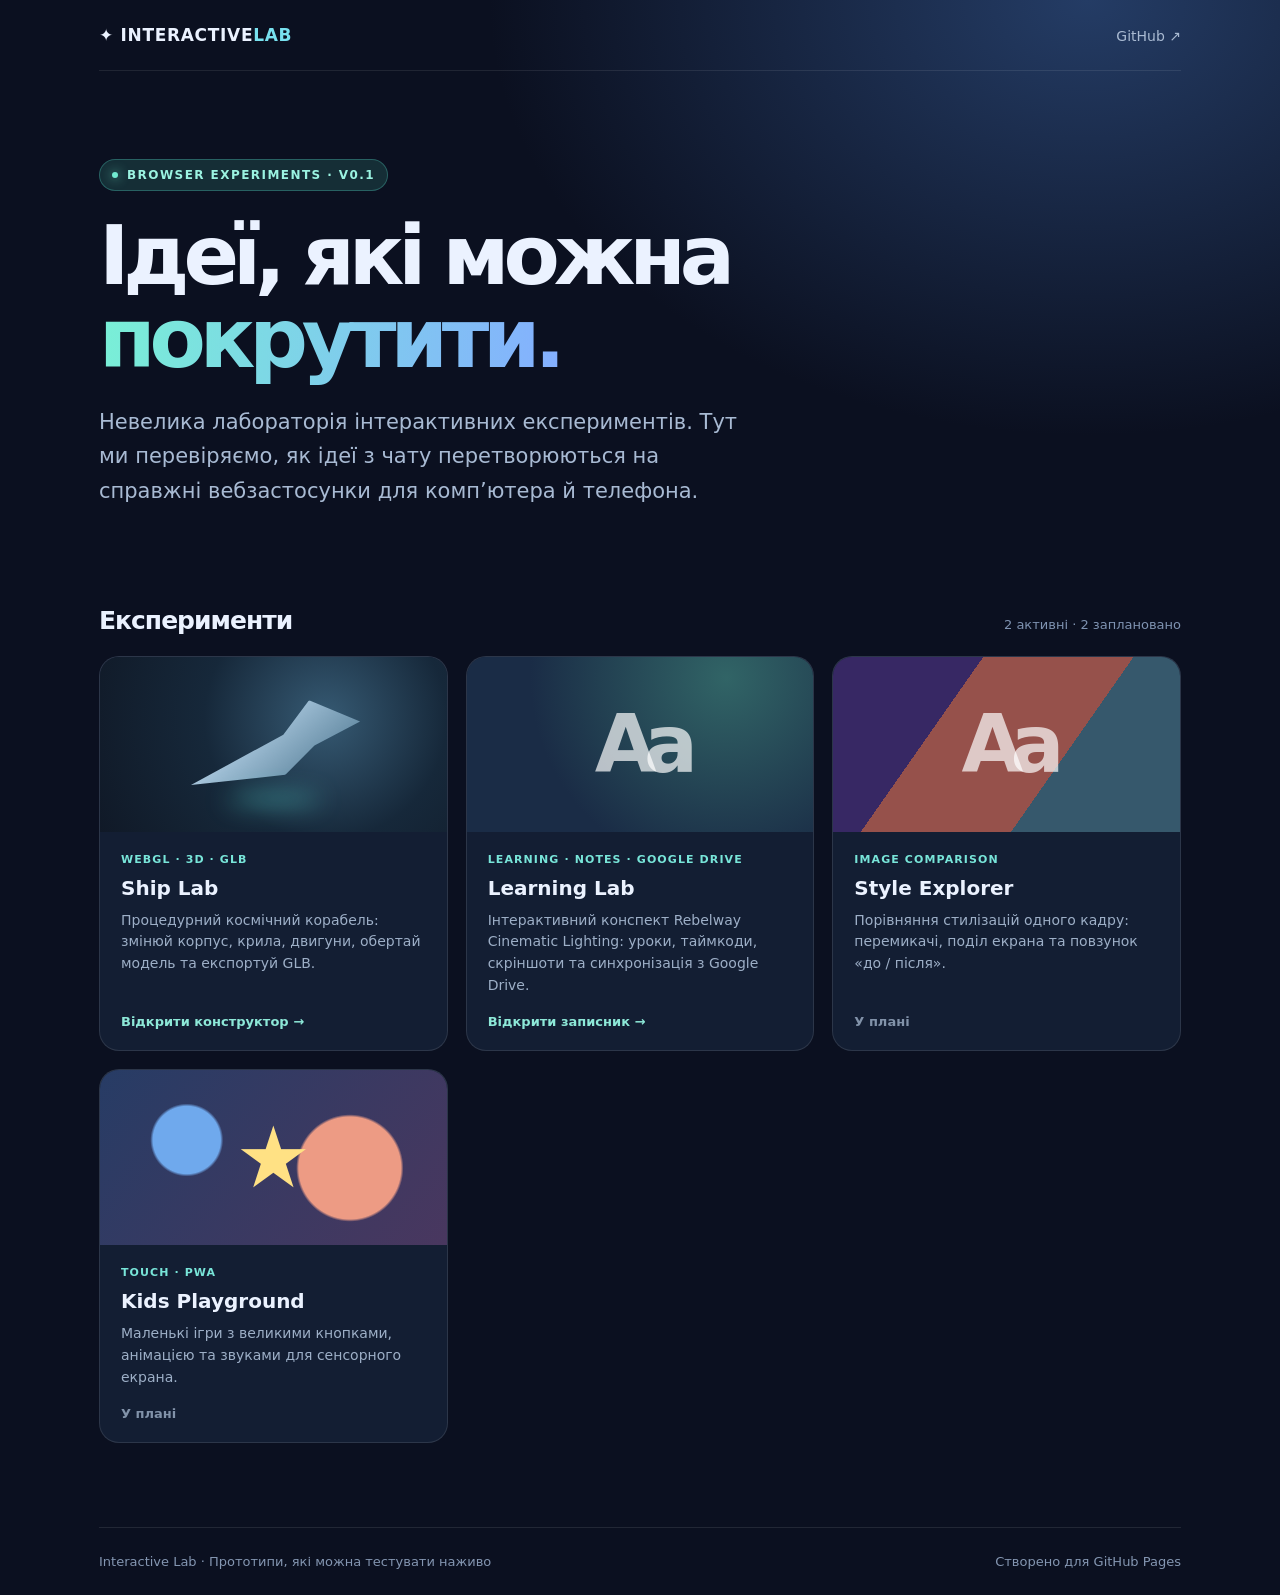
==== index.html @ 4140f25f "feat: link Learning Lab from homepage" ====
<!doctype html>
<html lang="uk">
<head>
<meta charset="utf-8">
<meta name="viewport" content="width=device-width,initial-scale=1">
<meta name="theme-color" content="#0b1020">
<meta name="description" content="Interactive Lab — експерименти з 3D, стилями та мінііграми.">
<title>Interactive Lab — експериментальна майстерня</title>
<style>
:root{color-scheme:dark;font-family:Inter,system-ui,-apple-system,Segoe UI,sans-serif}
*{box-sizing:border-box}body{margin:0;min-height:100vh;color:#ebf2ff;background:radial-gradient(ellipse 60% 35% at 85% 0%,#243c65 0%,transparent 78%),#0b1020}
a{color:inherit;text-decoration:none}.wrap{max-width:1130px;margin:auto;padding:0 24px}
header{display:flex;align-items:center;justify-content:space-between;padding:25px 0;border-bottom:1px solid #ffffff16}
.logo{font-size:17px;font-weight:850;letter-spacing:.04em}.logo span{color:#78e1ef}nav a{color:#a9bad2;font-size:14px}nav a:hover{color:#fff}
.hero{padding:88px 0 68px;max-width:820px}
.tag{display:inline-flex;align-items:center;gap:9px;padding:8px 12px;border:1px solid #5ae1cf48;border-radius:999px;background:#152e36;color:#9bf3e1;font-size:12px;font-weight:750;letter-spacing:.12em;text-transform:uppercase}
.tag i{display:block;width:6px;height:6px;border-radius:50%;background:#71ead0;box-shadow:0 0 12px #71ead0}
h1{font-size:clamp(44px,8vw,82px);letter-spacing:-.075em;line-height:1.01;margin:24px 0}
h1 em{font-style:normal;background:linear-gradient(95deg,#79f0d6,#84afff);color:transparent;background-clip:text}
.lead{font-size:clamp(16px,2.25vw,21px);line-height:1.65;color:#a8bad3;max-width:650px}
.section-head{display:flex;align-items:baseline;justify-content:space-between;gap:12px;margin:8px 0 21px}h2{font-size:25px;letter-spacing:-.04em;margin:0}.muted{font-size:13px;color:#7f93b1}
.grid{display:grid;grid-template-columns:repeat(3,minmax(0,1fr));gap:18px}.project{border:1px solid #ffffff1b;border-radius:20px;background:#131e33;overflow:hidden;min-height:310px;display:flex;flex-direction:column;transition:transform .2s,border-color .2s}.project.active:hover{transform:translateY(-4px);border-color:#7eebdd88}
.art{height:175px;display:grid;place-items:center;position:relative;overflow:hidden}
.art.ship{background:radial-gradient(circle at 65% 35%,#365a73,#16283a 48%,#101927)}.art.ship:before{content:"";position:absolute;width:180px;height:65px;background:linear-gradient(155deg,#d1eaff,#517a93);clip-path:polygon(0 75%,57% 40%,76% 0,100% 53%,72% 69%,52% 100%);transform:rotate(-16deg);filter:drop-shadow(0 10px 22px #7abfff)}
.art.ship:after{content:"";position:absolute;width:95px;height:5px;border-radius:50%;background:#65ffef;filter:blur(12px);transform:translate(0,55px)}
.art.style{background:linear-gradient(125deg,#372864 0 32%,#96514b 32% 64%,#36586c 64%)}.art.style:after{content:"Aa";font-size:80px;font-weight:900;color:#ffffffb0;letter-spacing:-.16em}
.art.kids{background:radial-gradient(circle at 25% 40%,#6fa9ed 0 12%,transparent 13%),radial-gradient(circle at 72% 56%,#ed9b84 0 19%,transparent 20%),linear-gradient(130deg,#273c65,#49375f)}.art.kids:after{content:"★";font-size:85px;color:#ffe184}
.info{padding:21px;display:flex;flex:1;flex-direction:column;gap:10px}.kind{font-size:11px;font-weight:750;letter-spacing:.1em;text-transform:uppercase;color:#78e5d9}.project h3{margin:0;font-size:20px}.project p{margin:0;color:#9dafc7;font-size:14px;line-height:1.55;flex:1}.link{font-size:13px;color:#8de8d8;font-weight:750;margin-top:8px}.soon{color:#8192a9}.footer{margin-top:84px;padding:26px 0;border-top:1px solid #ffffff18;color:#8496b1;font-size:13px;display:flex;justify-content:space-between;gap:12px}
@media(max-width:820px){.grid{grid-template-columns:1fr 1fr}.hero{padding-top:63px}}@media(max-width:560px){.wrap{padding:0 17px}.grid{grid-template-columns:1fr}.project{min-height:0}.art{height:150px}.hero{padding-top:48px;padding-bottom:45px}.footer{flex-direction:column}}
</style>
</head>
<body>
<div class="wrap">
<header><a href="./" class="logo">✦ INTERACTIVE<span>LAB</span></a><nav><a href="https://github.com/kostandovmiha/Interactive-Lab" target="_blank" rel="noopener">GitHub ↗</a></nav></header>
<main>
<section class="hero"><span class="tag"><i></i> Browser experiments · v0.1</span><h1>Ідеї, які можна <em>покрутити.</em></h1><p class="lead">Невелика лабораторія інтерактивних експериментів. Тут ми перевіряємо, як ідеї з чату перетворюються на справжні вебзастосунки для комп’ютера й телефона.</p></section>
<section><div class="section-head"><h2>Експерименти</h2><span class="muted">2 активні · 2 заплановано</span></div>
<div class="grid">
<a class="project active" href="./ship-lab/"><div class="art ship"></div><div class="info"><div class="kind">WebGL · 3D · GLB</div><h3>Ship Lab</h3><p>Процедурний космічний корабель: змінюй корпус, крила, двигуни, обертай модель та експортуй GLB.</p><span class="link">Відкрити конструктор →</span></div></a>
<a class="project active" href="./learning-lab/"><div class="art style" style="background:radial-gradient(circle at 75% 12%,#316466,#1a2c46 65%)"></div><div class="info"><div class="kind">Learning · Notes · Google Drive</div><h3>Learning Lab</h3><p>Інтерактивний конспект Rebelway Cinematic Lighting: уроки, таймкоди, скріншоти та синхронізація з Google Drive.</p><span class="link">Відкрити записник →</span></div></a>
<div class="project"><div class="art style"></div><div class="info"><div class="kind">Image comparison</div><h3>Style Explorer</h3><p>Порівняння стилізацій одного кадру: перемикачі, поділ екрана та повзунок «до / після».</p><span class="link soon">У плані</span></div></div>
<div class="project"><div class="art kids"></div><div class="info"><div class="kind">Touch · PWA</div><h3>Kids Playground</h3><p>Маленькі ігри з великими кнопками, анімацією та звуками для сенсорного екрана.</p><span class="link soon">У плані</span></div></div>
</div></section>
</main>
<footer class="footer"><span>Interactive Lab · Прототипи, які можна тестувати наживо</span><span>Створено для GitHub Pages</span></footer>
</div>
</body>
</html>
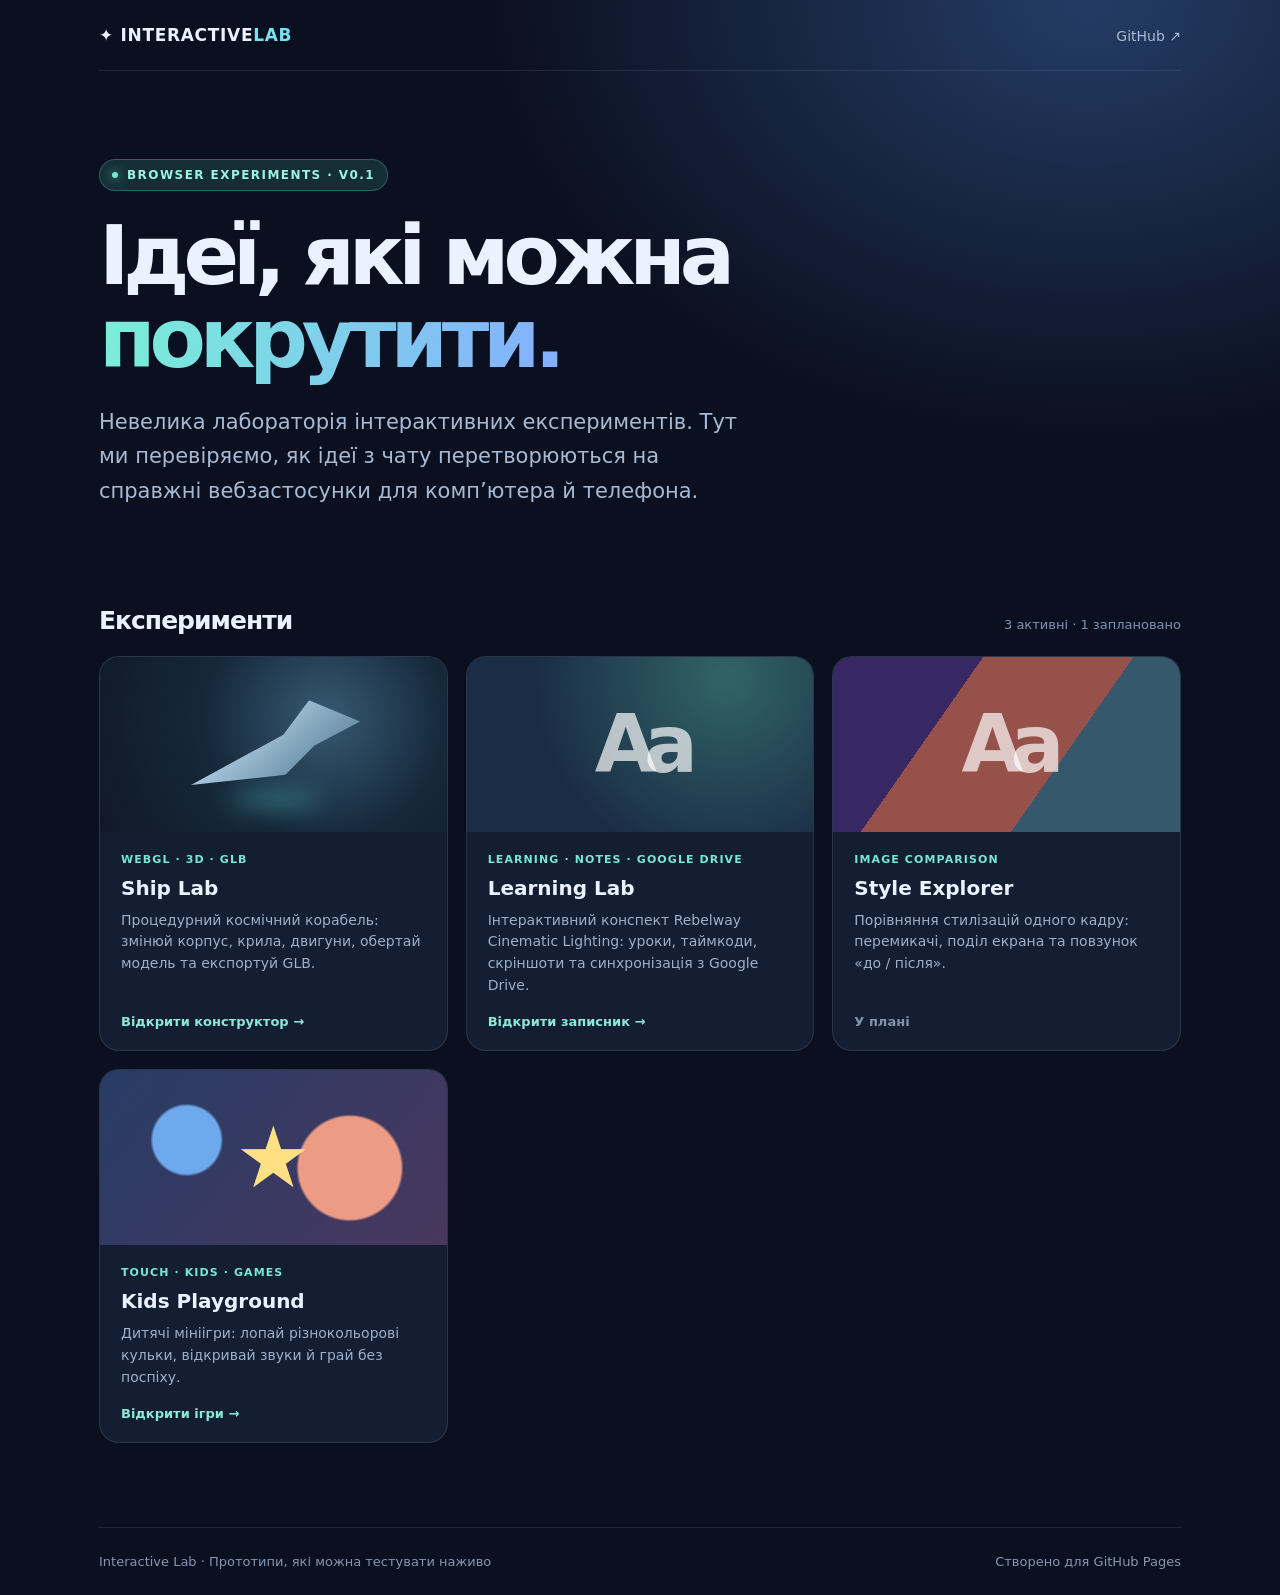
==== commit f49fb7c2: "feat: activate Kids Playground in Interactive Lab navigation" ====
--- a/index.html
+++ b/index.html
@@ -34,12 +34,12 @@
 <header><a href="./" class="logo">✦ INTERACTIVE<span>LAB</span></a><nav><a href="https://github.com/kostandovmiha/Interactive-Lab" target="_blank" rel="noopener">GitHub ↗</a></nav></header>
 <main>
 <section class="hero"><span class="tag"><i></i> Browser experiments · v0.1</span><h1>Ідеї, які можна <em>покрутити.</em></h1><p class="lead">Невелика лабораторія інтерактивних експериментів. Тут ми перевіряємо, як ідеї з чату перетворюються на справжні вебзастосунки для комп’ютера й телефона.</p></section>
-<section><div class="section-head"><h2>Експерименти</h2><span class="muted">2 активні · 2 заплановано</span></div>
+<section><div class="section-head"><h2>Експерименти</h2><span class="muted">3 активні · 1 заплановано</span></div>
 <div class="grid">
 <a class="project active" href="./ship-lab/"><div class="art ship"></div><div class="info"><div class="kind">WebGL · 3D · GLB</div><h3>Ship Lab</h3><p>Процедурний космічний корабель: змінюй корпус, крила, двигуни, обертай модель та експортуй GLB.</p><span class="link">Відкрити конструктор →</span></div></a>
 <a class="project active" href="./learning-lab/"><div class="art style" style="background:radial-gradient(circle at 75% 12%,#316466,#1a2c46 65%)"></div><div class="info"><div class="kind">Learning · Notes · Google Drive</div><h3>Learning Lab</h3><p>Інтерактивний конспект Rebelway Cinematic Lighting: уроки, таймкоди, скріншоти та синхронізація з Google Drive.</p><span class="link">Відкрити записник →</span></div></a>
 <div class="project"><div class="art style"></div><div class="info"><div class="kind">Image comparison</div><h3>Style Explorer</h3><p>Порівняння стилізацій одного кадру: перемикачі, поділ екрана та повзунок «до / після».</p><span class="link soon">У плані</span></div></div>
-<div class="project"><div class="art kids"></div><div class="info"><div class="kind">Touch · PWA</div><h3>Kids Playground</h3><p>Маленькі ігри з великими кнопками, анімацією та звуками для сенсорного екрана.</p><span class="link soon">У плані</span></div></div>
+<a class="project active" href="./kids-games/"><div class="art kids"></div><div class="info"><div class="kind">Touch · Kids · Games</div><h3>Kids Playground</h3><p>Дитячі мініігри: лопай різнокольорові кульки, відкривай звуки й грай без поспіху.</p><span class="link">Відкрити ігри →</span></div></a>
 </div></section>
 </main>
 <footer class="footer"><span>Interactive Lab · Прототипи, які можна тестувати наживо</span><span>Створено для GitHub Pages</span></footer>
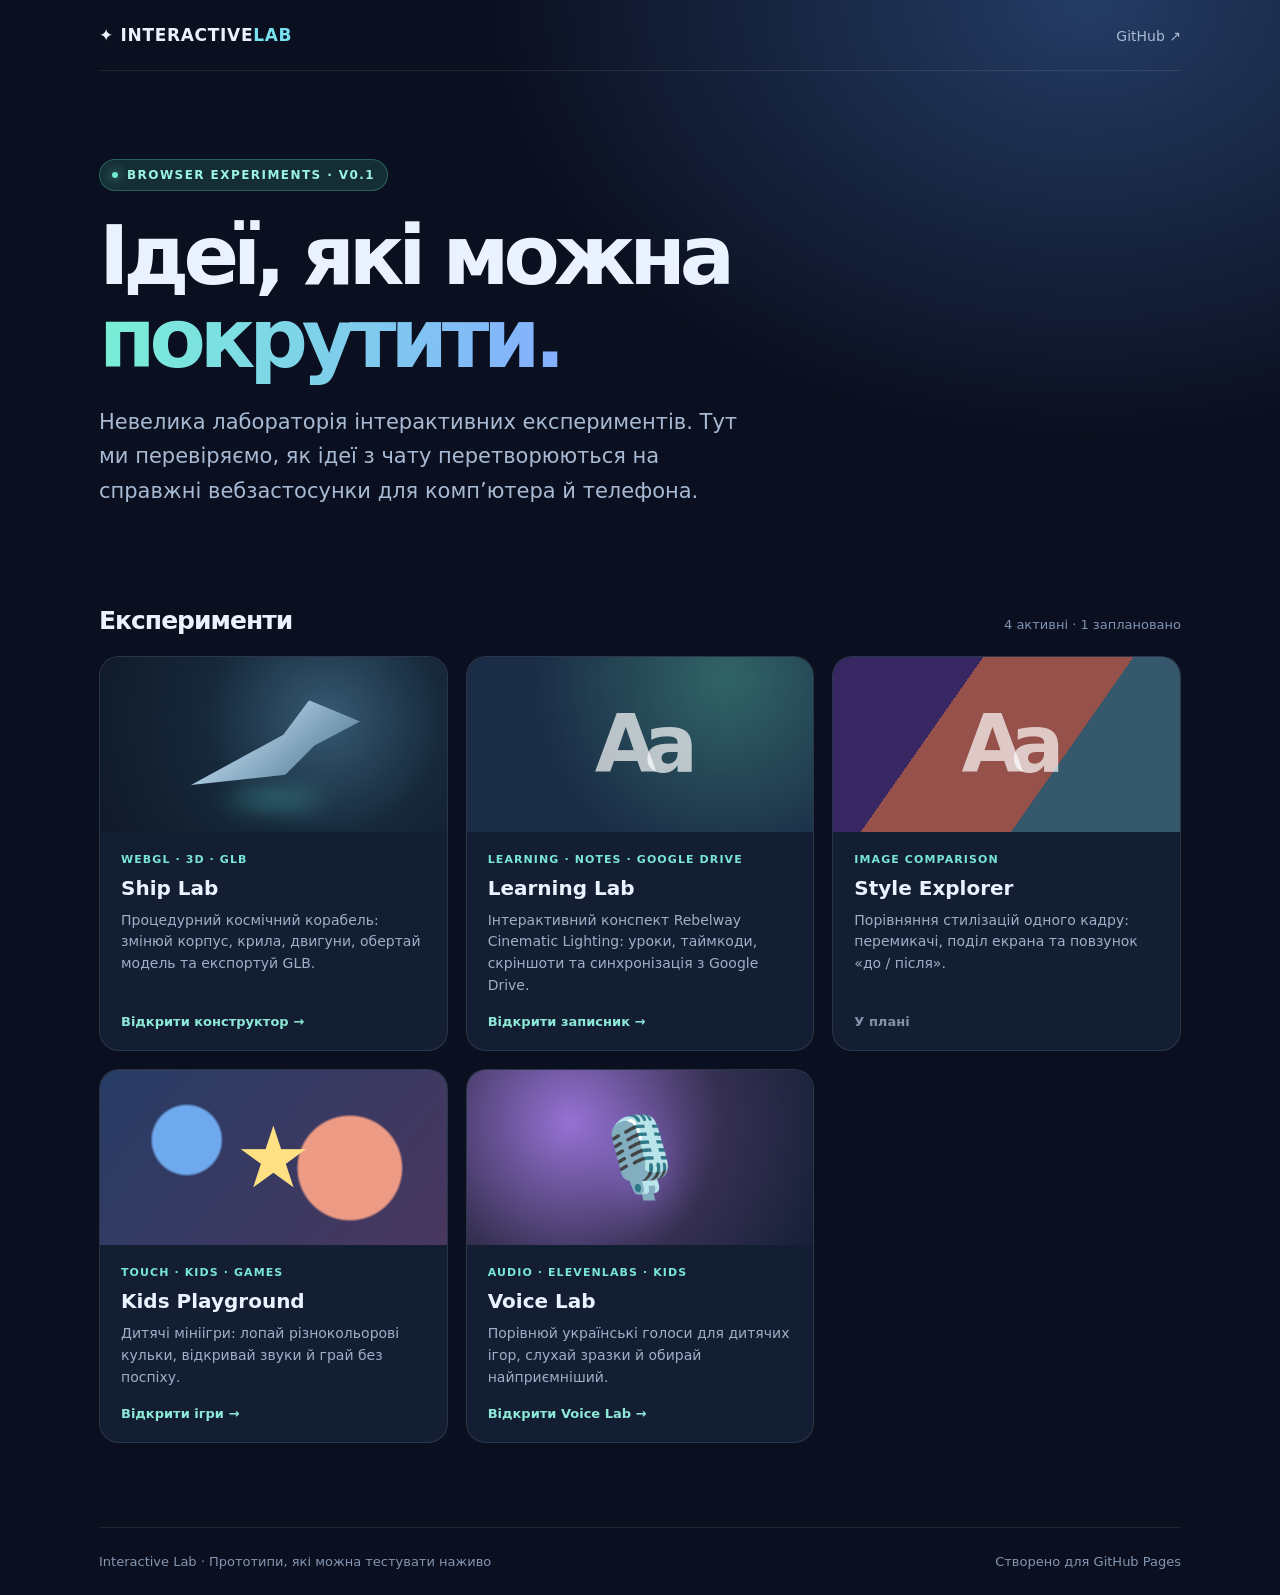
==== commit e9f6a522: "feat(home): link Voice Lab from Interactive Lab dashboard" ====
--- a/index.html
+++ b/index.html
@@ -34,12 +34,13 @@
 <header><a href="./" class="logo">✦ INTERACTIVE<span>LAB</span></a><nav><a href="https://github.com/kostandovmiha/Interactive-Lab" target="_blank" rel="noopener">GitHub ↗</a></nav></header>
 <main>
 <section class="hero"><span class="tag"><i></i> Browser experiments · v0.1</span><h1>Ідеї, які можна <em>покрутити.</em></h1><p class="lead">Невелика лабораторія інтерактивних експериментів. Тут ми перевіряємо, як ідеї з чату перетворюються на справжні вебзастосунки для комп’ютера й телефона.</p></section>
-<section><div class="section-head"><h2>Експерименти</h2><span class="muted">3 активні · 1 заплановано</span></div>
+<section><div class="section-head"><h2>Експерименти</h2><span class="muted">4 активні · 1 заплановано</span></div>
 <div class="grid">
 <a class="project active" href="./ship-lab/"><div class="art ship"></div><div class="info"><div class="kind">WebGL · 3D · GLB</div><h3>Ship Lab</h3><p>Процедурний космічний корабель: змінюй корпус, крила, двигуни, обертай модель та експортуй GLB.</p><span class="link">Відкрити конструктор →</span></div></a>
 <a class="project active" href="./learning-lab/"><div class="art style" style="background:radial-gradient(circle at 75% 12%,#316466,#1a2c46 65%)"></div><div class="info"><div class="kind">Learning · Notes · Google Drive</div><h3>Learning Lab</h3><p>Інтерактивний конспект Rebelway Cinematic Lighting: уроки, таймкоди, скріншоти та синхронізація з Google Drive.</p><span class="link">Відкрити записник →</span></div></a>
 <div class="project"><div class="art style"></div><div class="info"><div class="kind">Image comparison</div><h3>Style Explorer</h3><p>Порівняння стилізацій одного кадру: перемикачі, поділ екрана та повзунок «до / після».</p><span class="link soon">У плані</span></div></div>
 <a class="project active" href="./kids-games/"><div class="art kids"></div><div class="info"><div class="kind">Touch · Kids · Games</div><h3>Kids Playground</h3><p>Дитячі мініігри: лопай різнокольорові кульки, відкривай звуки й грай без поспіху.</p><span class="link">Відкрити ігри →</span></div></a>
+<a class="project active" href="./voice-lab/"><div class="art" style="background:radial-gradient(circle at 30% 30%,#9772d5,#363052 55%,#152037)"><span aria-hidden="true" style="font-size:78px;filter:drop-shadow(0 10px 22px #a57ff866)">🎙️</span></div><div class="info"><div class="kind">Audio · ElevenLabs · Kids</div><h3>Voice Lab</h3><p>Порівнюй українські голоси для дитячих ігор, слухай зразки й обирай найприємніший.</p><span class="link">Відкрити Voice Lab →</span></div></a>
 </div></section>
 </main>
 <footer class="footer"><span>Interactive Lab · Прототипи, які можна тестувати наживо</span><span>Створено для GitHub Pages</span></footer>
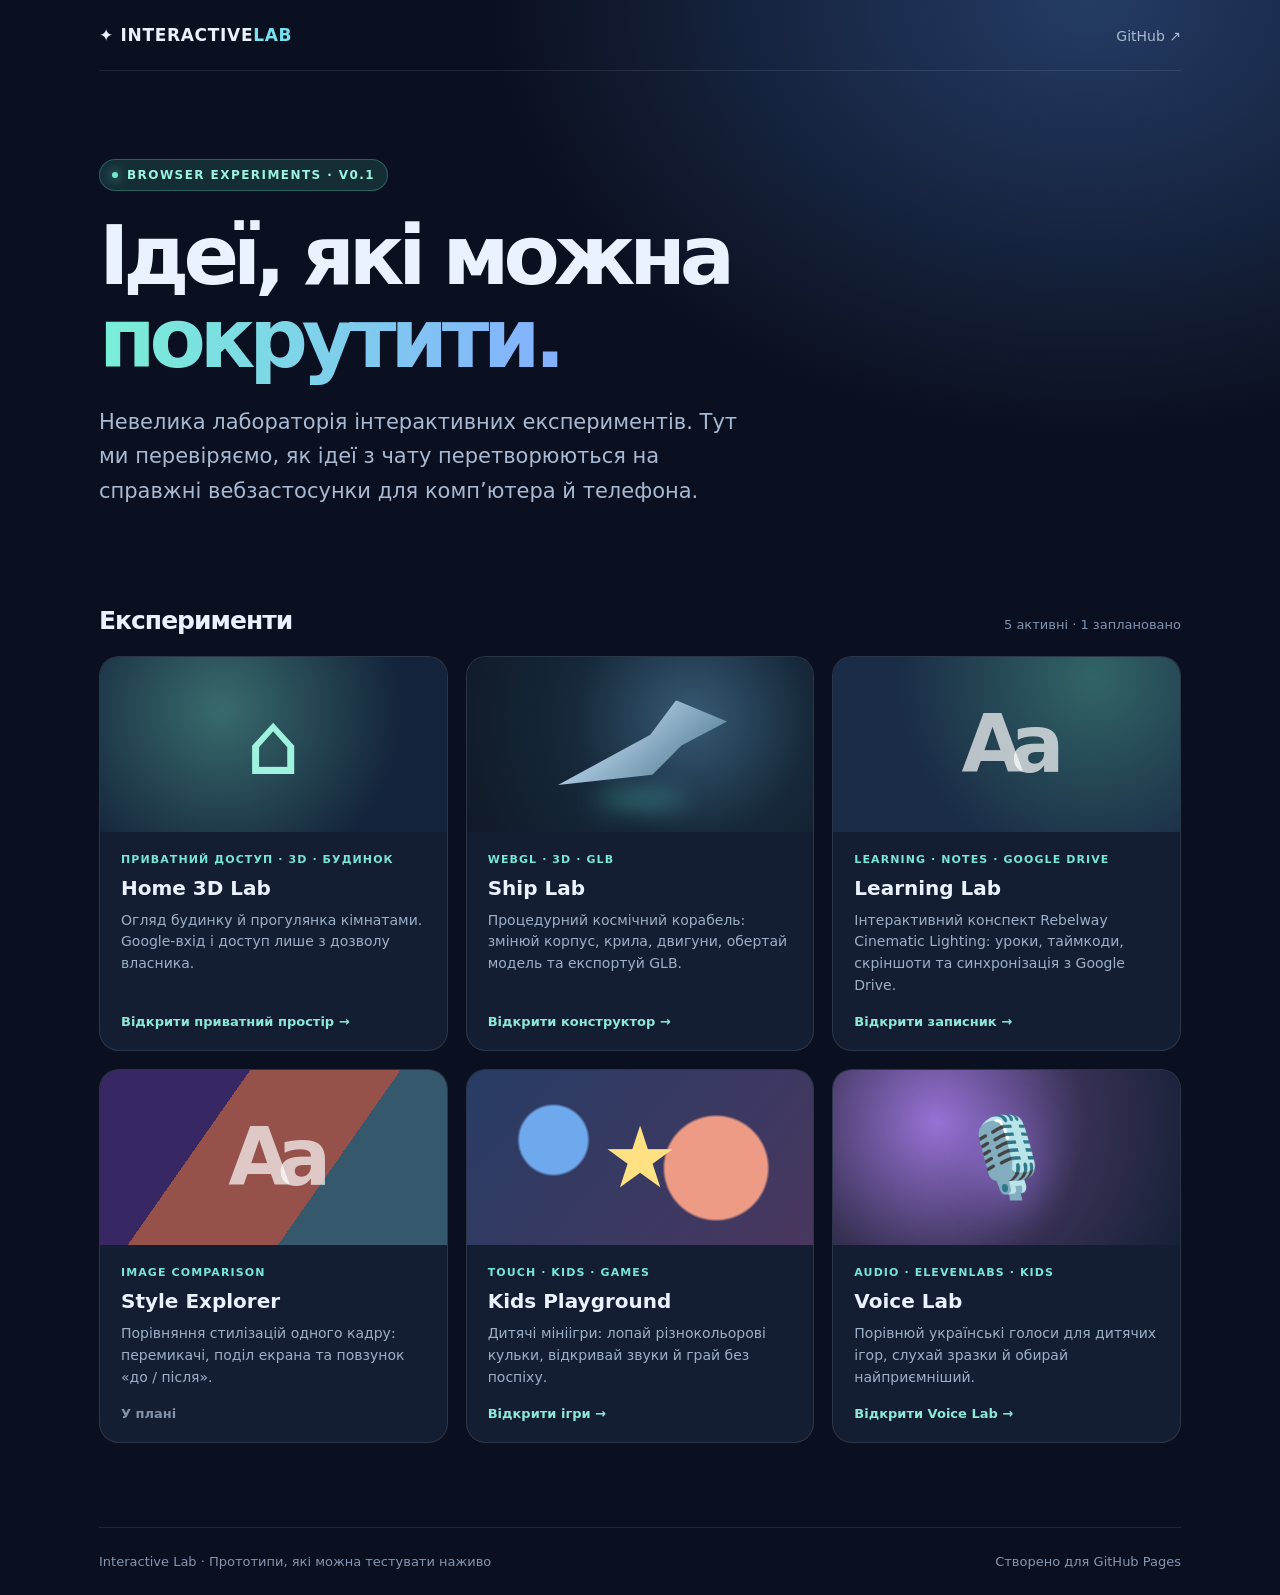
==== commit c5198a72: "feat(home-3d): add private house viewer with Supabase RLS and walkthrough" ====
--- a/index.html
+++ b/index.html
@@ -34,8 +34,10 @@
 <header><a href="./" class="logo">✦ INTERACTIVE<span>LAB</span></a><nav><a href="https://github.com/kostandovmiha/Interactive-Lab" target="_blank" rel="noopener">GitHub ↗</a></nav></header>
 <main>
 <section class="hero"><span class="tag"><i></i> Browser experiments · v0.1</span><h1>Ідеї, які можна <em>покрутити.</em></h1><p class="lead">Невелика лабораторія інтерактивних експериментів. Тут ми перевіряємо, як ідеї з чату перетворюються на справжні вебзастосунки для комп’ютера й телефона.</p></section>
-<section><div class="section-head"><h2>Експерименти</h2><span class="muted">4 активні · 1 заплановано</span></div>
+<section><div class="section-head"><h2>Експерименти</h2><span class="muted">5 активні · 1 заплановано</span></div>
 <div class="grid">
+<a class="project active" href="./home-3d-lab/"><div class="art" style="background:radial-gradient(circle at 35% 30%,#386b6c,#14243c 70%)"><span aria-hidden="true" style="font-size:86px;color:#9ff2de">⌂</span></div><div class="info"><div class="kind">Приватний доступ · 3D · Будинок</div><h3>Home 3D Lab</h3><p>Огляд будинку й прогулянка кімнатами. Google-вхід і доступ лише з дозволу власника.</p><span class="link">Відкрити приватний простір →</span></div></a>
+
 <a class="project active" href="./ship-lab/"><div class="art ship"></div><div class="info"><div class="kind">WebGL · 3D · GLB</div><h3>Ship Lab</h3><p>Процедурний космічний корабель: змінюй корпус, крила, двигуни, обертай модель та експортуй GLB.</p><span class="link">Відкрити конструктор →</span></div></a>
 <a class="project active" href="./learning-lab/"><div class="art style" style="background:radial-gradient(circle at 75% 12%,#316466,#1a2c46 65%)"></div><div class="info"><div class="kind">Learning · Notes · Google Drive</div><h3>Learning Lab</h3><p>Інтерактивний конспект Rebelway Cinematic Lighting: уроки, таймкоди, скріншоти та синхронізація з Google Drive.</p><span class="link">Відкрити записник →</span></div></a>
 <div class="project"><div class="art style"></div><div class="info"><div class="kind">Image comparison</div><h3>Style Explorer</h3><p>Порівняння стилізацій одного кадру: перемикачі, поділ екрана та повзунок «до / після».</p><span class="link soon">У плані</span></div></div>
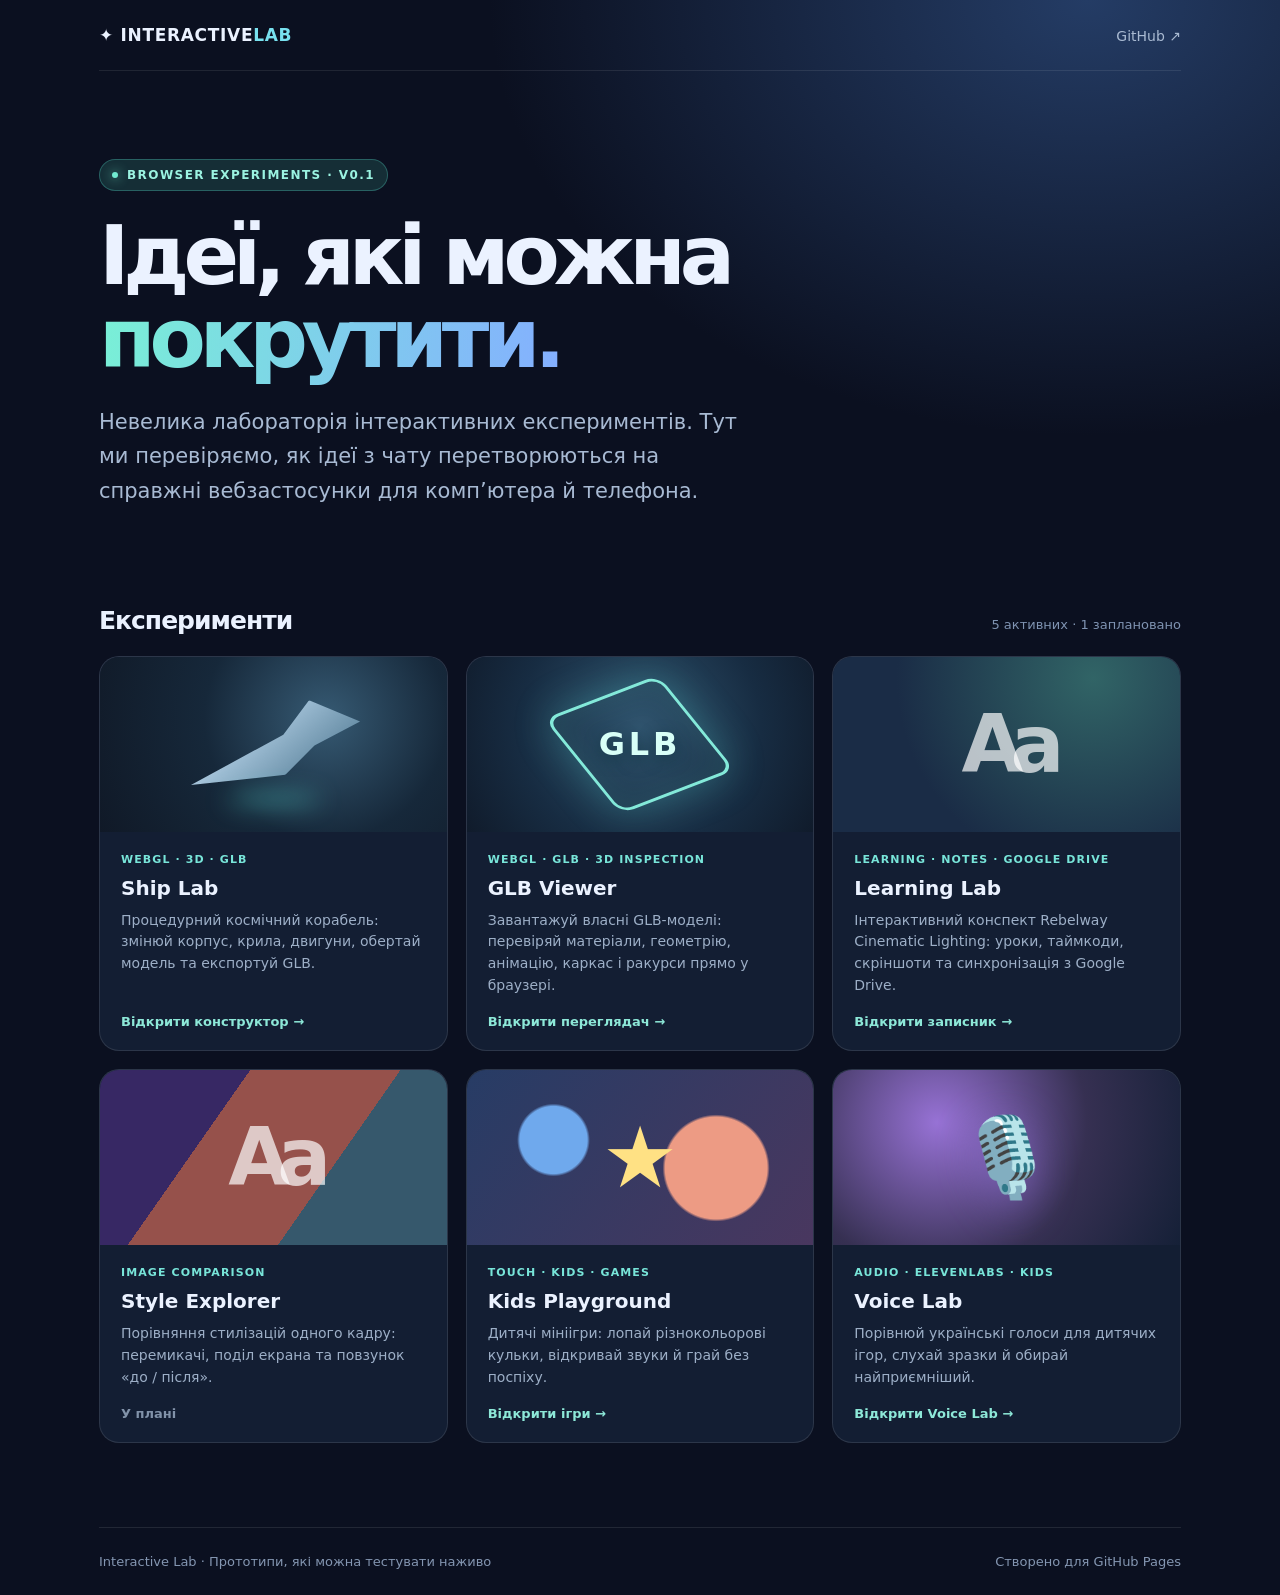
==== commit 79fd6872: "feat: link GLB Viewer from Interactive Lab homepage" ====
--- a/index.html
+++ b/index.html
@@ -23,6 +23,7 @@
 .art{height:175px;display:grid;place-items:center;position:relative;overflow:hidden}
 .art.ship{background:radial-gradient(circle at 65% 35%,#365a73,#16283a 48%,#101927)}.art.ship:before{content:"";position:absolute;width:180px;height:65px;background:linear-gradient(155deg,#d1eaff,#517a93);clip-path:polygon(0 75%,57% 40%,76% 0,100% 53%,72% 69%,52% 100%);transform:rotate(-16deg);filter:drop-shadow(0 10px 22px #7abfff)}
 .art.ship:after{content:"";position:absolute;width:95px;height:5px;border-radius:50%;background:#65ffef;filter:blur(12px);transform:translate(0,55px)}
+.art.glb{background:radial-gradient(circle at 50% 40%,#30546e,#172c42 60%,#101b2b)}.art.glb:before{content:"";position:absolute;width:115px;height:115px;border:3px solid #83e9d9;transform:rotate(-30deg) skew(9deg,9deg);border-radius:14px;box-shadow:0 0 40px #56e0d944, inset 0 0 30px #65dbc322}.art.glb:after{content:"GLB";position:relative;font-size:32px;font-weight:900;letter-spacing:.12em;color:#d8fff7;text-shadow:0 5px 15px #143946}
 .art.style{background:linear-gradient(125deg,#372864 0 32%,#96514b 32% 64%,#36586c 64%)}.art.style:after{content:"Aa";font-size:80px;font-weight:900;color:#ffffffb0;letter-spacing:-.16em}
 .art.kids{background:radial-gradient(circle at 25% 40%,#6fa9ed 0 12%,transparent 13%),radial-gradient(circle at 72% 56%,#ed9b84 0 19%,transparent 20%),linear-gradient(130deg,#273c65,#49375f)}.art.kids:after{content:"★";font-size:85px;color:#ffe184}
 .info{padding:21px;display:flex;flex:1;flex-direction:column;gap:10px}.kind{font-size:11px;font-weight:750;letter-spacing:.1em;text-transform:uppercase;color:#78e5d9}.project h3{margin:0;font-size:20px}.project p{margin:0;color:#9dafc7;font-size:14px;line-height:1.55;flex:1}.link{font-size:13px;color:#8de8d8;font-weight:750;margin-top:8px}.soon{color:#8192a9}.footer{margin-top:84px;padding:26px 0;border-top:1px solid #ffffff18;color:#8496b1;font-size:13px;display:flex;justify-content:space-between;gap:12px}
@@ -34,11 +35,10 @@
 <header><a href="./" class="logo">✦ INTERACTIVE<span>LAB</span></a><nav><a href="https://github.com/kostandovmiha/Interactive-Lab" target="_blank" rel="noopener">GitHub ↗</a></nav></header>
 <main>
 <section class="hero"><span class="tag"><i></i> Browser experiments · v0.1</span><h1>Ідеї, які можна <em>покрутити.</em></h1><p class="lead">Невелика лабораторія інтерактивних експериментів. Тут ми перевіряємо, як ідеї з чату перетворюються на справжні вебзастосунки для комп’ютера й телефона.</p></section>
-<section><div class="section-head"><h2>Експерименти</h2><span class="muted">5 активні · 1 заплановано</span></div>
+<section><div class="section-head"><h2>Експерименти</h2><span class="muted">5 активних · 1 заплановано</span></div>
 <div class="grid">
-<a class="project active" href="./home-3d-lab/"><div class="art" style="background:radial-gradient(circle at 35% 30%,#386b6c,#14243c 70%)"><span aria-hidden="true" style="font-size:86px;color:#9ff2de">⌂</span></div><div class="info"><div class="kind">Приватний доступ · 3D · Будинок</div><h3>Home 3D Lab</h3><p>Огляд будинку й прогулянка кімнатами. Google-вхід і доступ лише з дозволу власника.</p><span class="link">Відкрити приватний простір →</span></div></a>
-
 <a class="project active" href="./ship-lab/"><div class="art ship"></div><div class="info"><div class="kind">WebGL · 3D · GLB</div><h3>Ship Lab</h3><p>Процедурний космічний корабель: змінюй корпус, крила, двигуни, обертай модель та експортуй GLB.</p><span class="link">Відкрити конструктор →</span></div></a>
+<a class="project active" href="./glb-viewer/"><div class="art glb"></div><div class="info"><div class="kind">WebGL · GLB · 3D inspection</div><h3>GLB Viewer</h3><p>Завантажуй власні GLB-моделі: перевіряй матеріали, геометрію, анімацію, каркас і ракурси прямо у браузері.</p><span class="link">Відкрити переглядач →</span></div></a>
 <a class="project active" href="./learning-lab/"><div class="art style" style="background:radial-gradient(circle at 75% 12%,#316466,#1a2c46 65%)"></div><div class="info"><div class="kind">Learning · Notes · Google Drive</div><h3>Learning Lab</h3><p>Інтерактивний конспект Rebelway Cinematic Lighting: уроки, таймкоди, скріншоти та синхронізація з Google Drive.</p><span class="link">Відкрити записник →</span></div></a>
 <div class="project"><div class="art style"></div><div class="info"><div class="kind">Image comparison</div><h3>Style Explorer</h3><p>Порівняння стилізацій одного кадру: перемикачі, поділ екрана та повзунок «до / після».</p><span class="link soon">У плані</span></div></div>
 <a class="project active" href="./kids-games/"><div class="art kids"></div><div class="info"><div class="kind">Touch · Kids · Games</div><h3>Kids Playground</h3><p>Дитячі мініігри: лопай різнокольорові кульки, відкривай звуки й грай без поспіху.</p><span class="link">Відкрити ігри →</span></div></a>
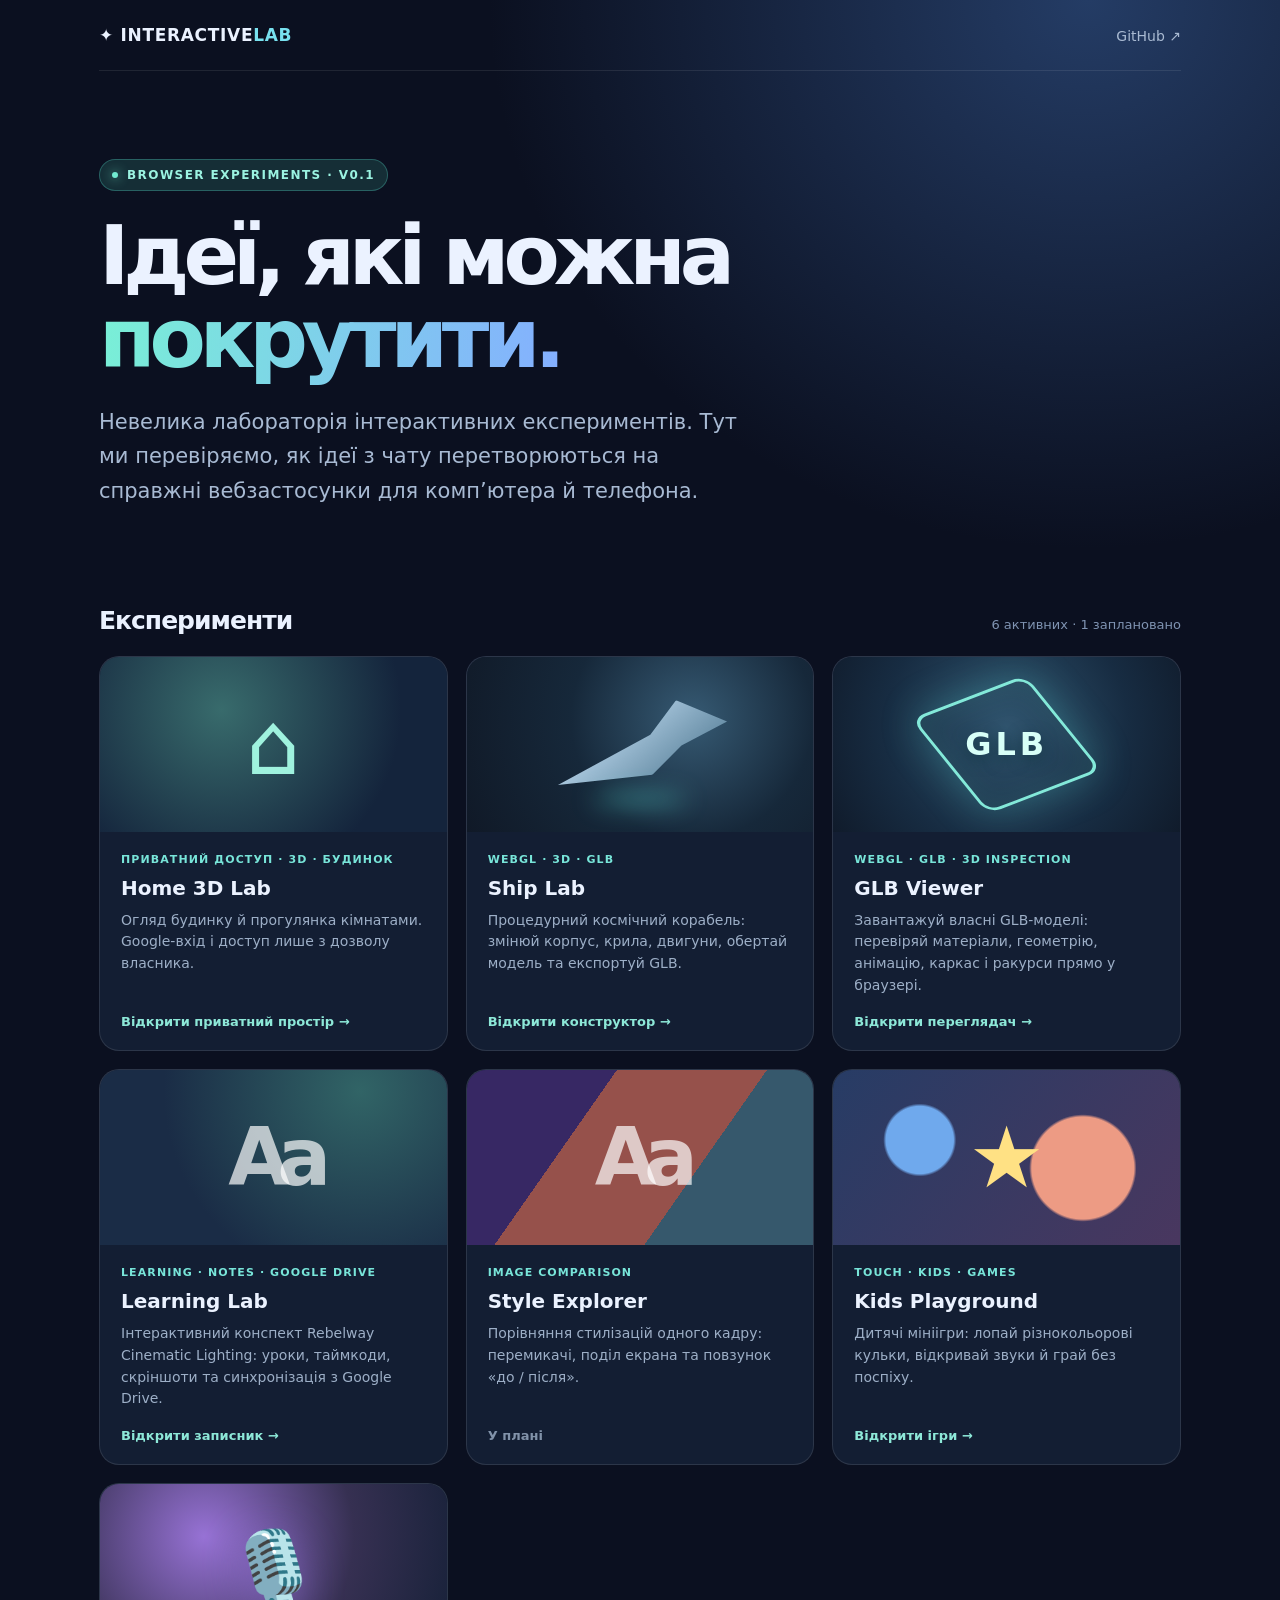
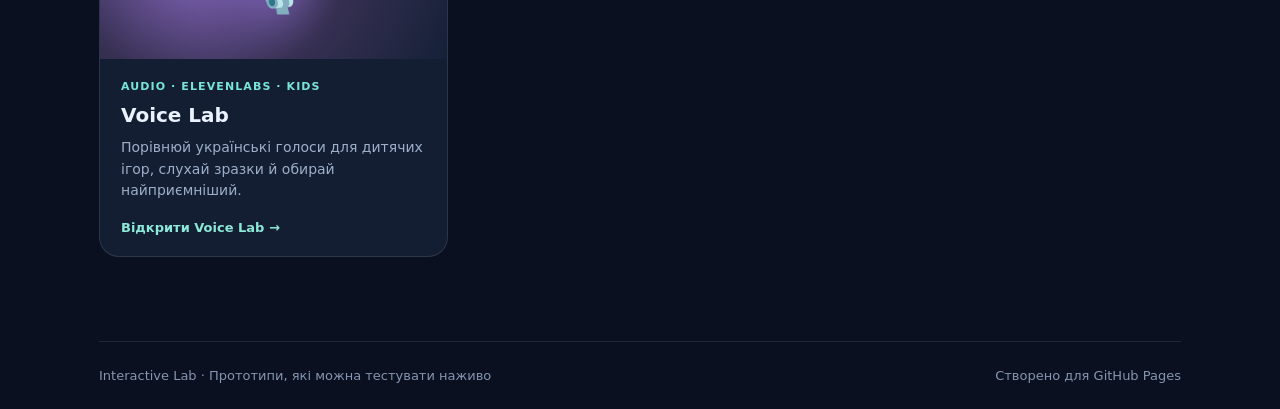
==== commit 0f264119: "Merge main into feature/home-3d-lab and preserve both viewer cards" ====
--- a/index.html
+++ b/index.html
@@ -4,6 +4,7 @@
 <meta charset="utf-8">
 <meta name="viewport" content="width=device-width,initial-scale=1">
 <meta name="theme-color" content="#0b1020">
+<link rel="icon" type="image/svg+xml" href="./favicon.svg">
 <meta name="description" content="Interactive Lab — експерименти з 3D, стилями та мінііграми.">
 <title>Interactive Lab — експериментальна майстерня</title>
 <style>
@@ -35,8 +36,10 @@
 <header><a href="./" class="logo">✦ INTERACTIVE<span>LAB</span></a><nav><a href="https://github.com/kostandovmiha/Interactive-Lab" target="_blank" rel="noopener">GitHub ↗</a></nav></header>
 <main>
 <section class="hero"><span class="tag"><i></i> Browser experiments · v0.1</span><h1>Ідеї, які можна <em>покрутити.</em></h1><p class="lead">Невелика лабораторія інтерактивних експериментів. Тут ми перевіряємо, як ідеї з чату перетворюються на справжні вебзастосунки для комп’ютера й телефона.</p></section>
-<section><div class="section-head"><h2>Експерименти</h2><span class="muted">5 активних · 1 заплановано</span></div>
+<section><div class="section-head"><h2>Експерименти</h2><span class="muted">6 активних · 1 заплановано</span></div>
 <div class="grid">
+<a class="project active" href="./home-3d-lab/"><div class="art" style="background:radial-gradient(circle at 35% 30%,#386b6c,#14243c 70%)"><span aria-hidden="true" style="font-size:86px;color:#9ff2de">⌂</span></div><div class="info"><div class="kind">Приватний доступ · 3D · Будинок</div><h3>Home 3D Lab</h3><p>Огляд будинку й прогулянка кімнатами. Google-вхід і доступ лише з дозволу власника.</p><span class="link">Відкрити приватний простір →</span></div></a>
+
 <a class="project active" href="./ship-lab/"><div class="art ship"></div><div class="info"><div class="kind">WebGL · 3D · GLB</div><h3>Ship Lab</h3><p>Процедурний космічний корабель: змінюй корпус, крила, двигуни, обертай модель та експортуй GLB.</p><span class="link">Відкрити конструктор →</span></div></a>
 <a class="project active" href="./glb-viewer/"><div class="art glb"></div><div class="info"><div class="kind">WebGL · GLB · 3D inspection</div><h3>GLB Viewer</h3><p>Завантажуй власні GLB-моделі: перевіряй матеріали, геометрію, анімацію, каркас і ракурси прямо у браузері.</p><span class="link">Відкрити переглядач →</span></div></a>
 <a class="project active" href="./learning-lab/"><div class="art style" style="background:radial-gradient(circle at 75% 12%,#316466,#1a2c46 65%)"></div><div class="info"><div class="kind">Learning · Notes · Google Drive</div><h3>Learning Lab</h3><p>Інтерактивний конспект Rebelway Cinematic Lighting: уроки, таймкоди, скріншоти та синхронізація з Google Drive.</p><span class="link">Відкрити записник →</span></div></a>
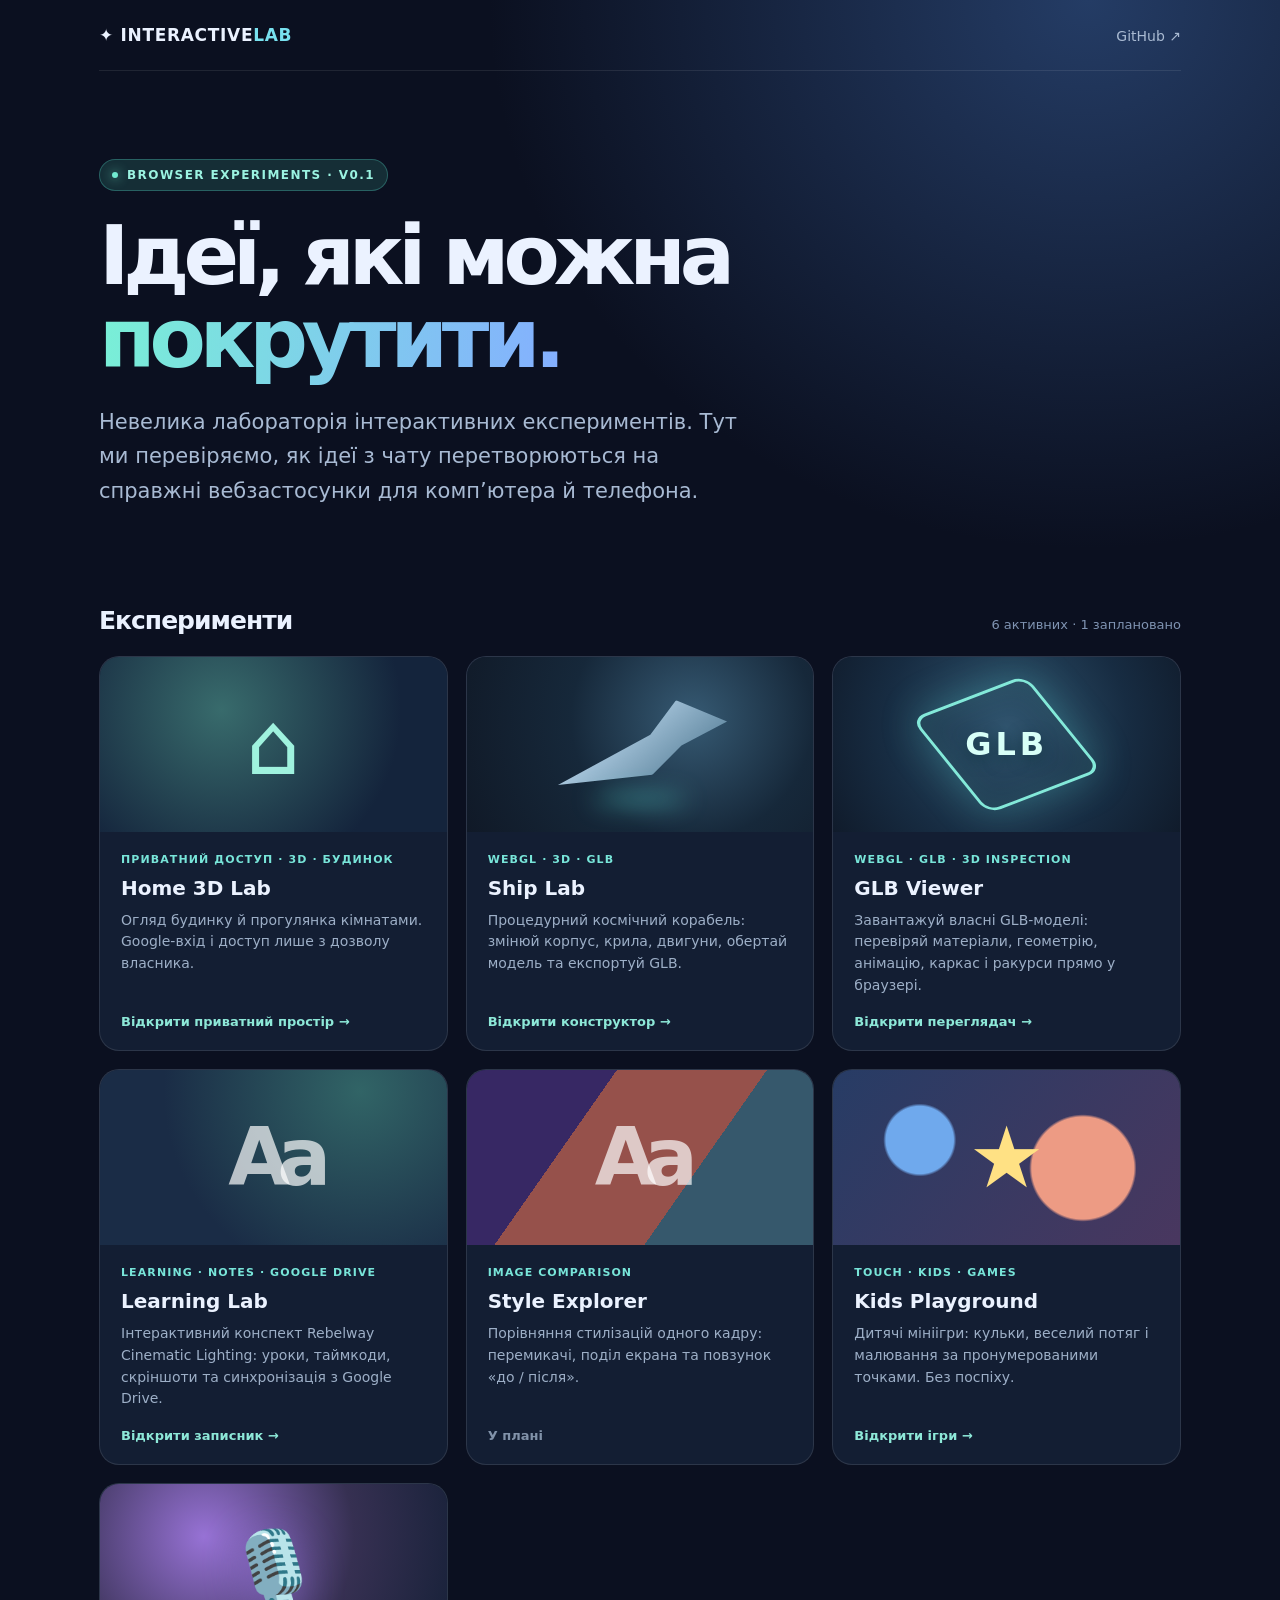
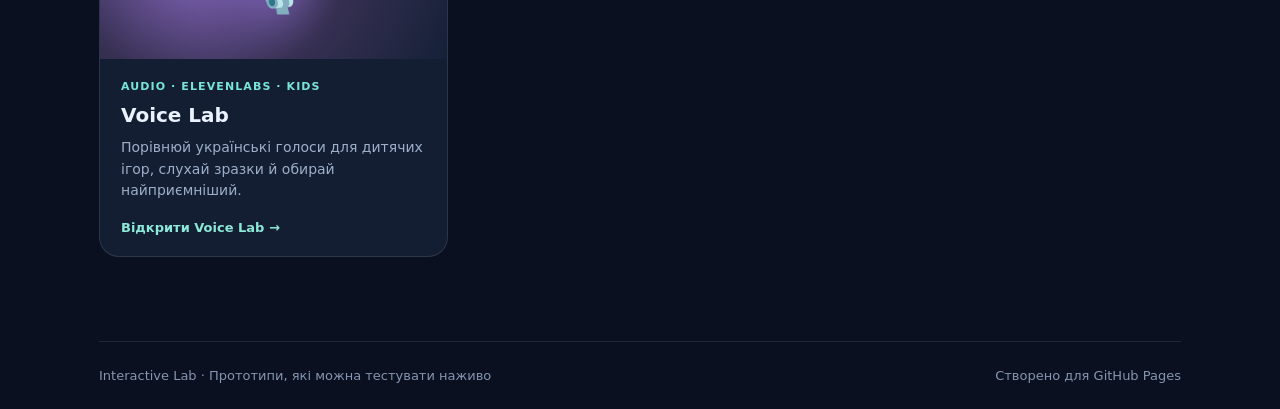
==== commit f4bc3840: "docs: mention new Kids Playground game" ====
--- a/index.html
+++ b/index.html
@@ -44,7 +44,7 @@
 <a class="project active" href="./glb-viewer/"><div class="art glb"></div><div class="info"><div class="kind">WebGL · GLB · 3D inspection</div><h3>GLB Viewer</h3><p>Завантажуй власні GLB-моделі: перевіряй матеріали, геометрію, анімацію, каркас і ракурси прямо у браузері.</p><span class="link">Відкрити переглядач →</span></div></a>
 <a class="project active" href="./learning-lab/"><div class="art style" style="background:radial-gradient(circle at 75% 12%,#316466,#1a2c46 65%)"></div><div class="info"><div class="kind">Learning · Notes · Google Drive</div><h3>Learning Lab</h3><p>Інтерактивний конспект Rebelway Cinematic Lighting: уроки, таймкоди, скріншоти та синхронізація з Google Drive.</p><span class="link">Відкрити записник →</span></div></a>
 <div class="project"><div class="art style"></div><div class="info"><div class="kind">Image comparison</div><h3>Style Explorer</h3><p>Порівняння стилізацій одного кадру: перемикачі, поділ екрана та повзунок «до / після».</p><span class="link soon">У плані</span></div></div>
-<a class="project active" href="./kids-games/"><div class="art kids"></div><div class="info"><div class="kind">Touch · Kids · Games</div><h3>Kids Playground</h3><p>Дитячі мініігри: лопай різнокольорові кульки, відкривай звуки й грай без поспіху.</p><span class="link">Відкрити ігри →</span></div></a>
+<a class="project active" href="./kids-games/"><div class="art kids"></div><div class="info"><div class="kind">Touch · Kids · Games</div><h3>Kids Playground</h3><p>Дитячі мініігри: кульки, веселий потяг і малювання за пронумерованими точками. Без поспіху.</p><span class="link">Відкрити ігри →</span></div></a>
 <a class="project active" href="./voice-lab/"><div class="art" style="background:radial-gradient(circle at 30% 30%,#9772d5,#363052 55%,#152037)"><span aria-hidden="true" style="font-size:78px;filter:drop-shadow(0 10px 22px #a57ff866)">🎙️</span></div><div class="info"><div class="kind">Audio · ElevenLabs · Kids</div><h3>Voice Lab</h3><p>Порівнюй українські голоси для дитячих ігор, слухай зразки й обирай найприємніший.</p><span class="link">Відкрити Voice Lab →</span></div></a>
 </div></section>
 </main>
